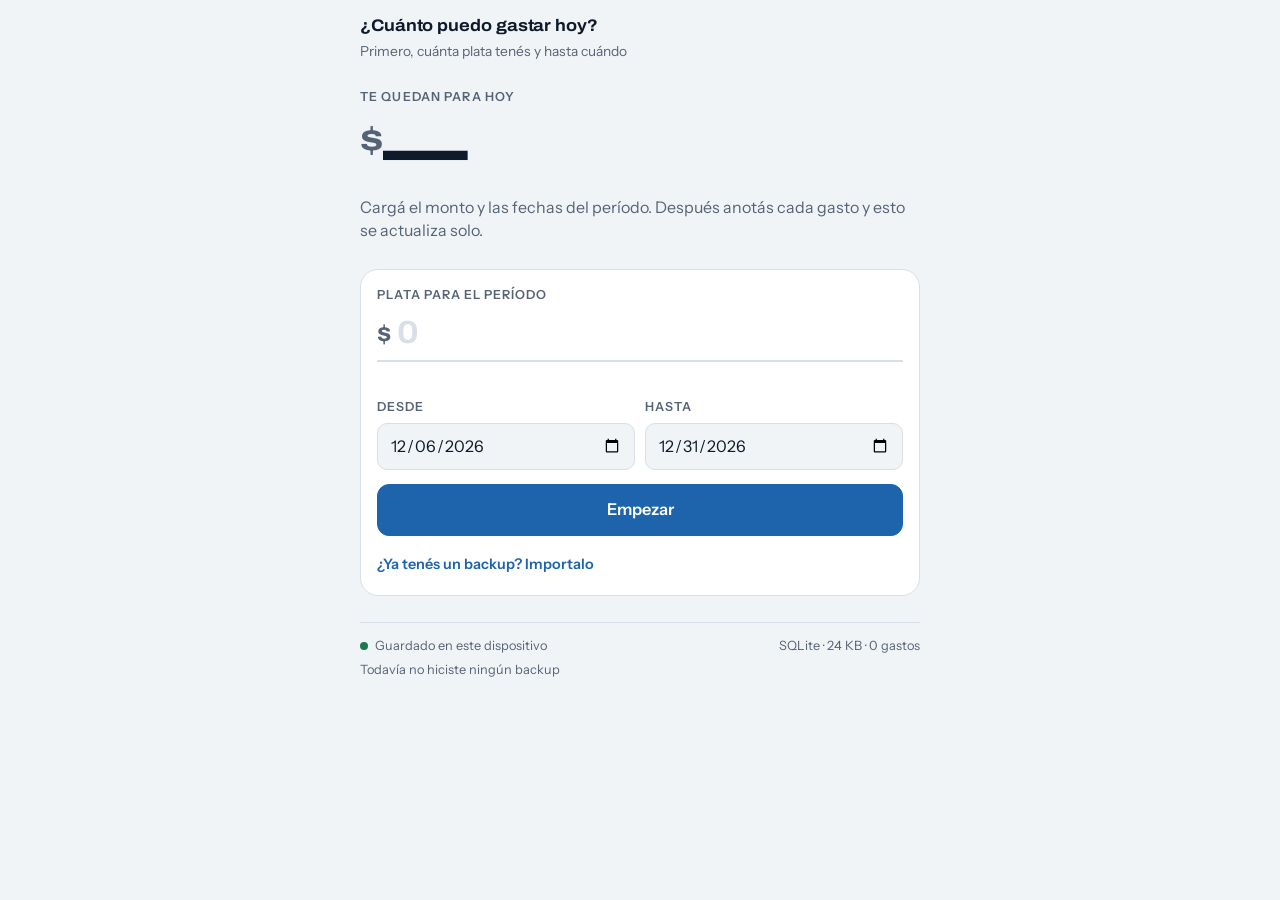
==== index.html @ d30bd6e4 "Primera versión de Gasto diario" ====
<!doctype html>
<html lang="es-AR">
<head>
<meta charset="utf-8">
<meta name="viewport" content="width=device-width,initial-scale=1,viewport-fit=cover">
<title>Gasto diario</title>
<meta name="description" content="Anotá cada gasto y mirá cuánto te queda para hoy. Lo que sobra o te pasás se arrastra a los días siguientes. Tus datos quedan en tu dispositivo.">
<meta name="theme-color" media="(prefers-color-scheme: light)" content="#F1F4F7">
<meta name="theme-color" media="(prefers-color-scheme: dark)" content="#0C131C">
<meta name="color-scheme" content="light dark">
<meta name="mobile-web-app-capable" content="yes">
<meta name="apple-mobile-web-app-capable" content="yes">
<meta name="apple-mobile-web-app-title" content="Gastos">
<meta name="apple-mobile-web-app-status-bar-style" content="default">
<meta name="format-detection" content="telephone=no">
<link rel="manifest" href="manifest.webmanifest">
<link rel="icon" href="icon.svg" type="image/svg+xml">
<link rel="icon" href="icon-192.png" sizes="192x192" type="image/png">
<link rel="apple-touch-icon" href="apple-touch-icon.png">
<link rel="preload" href="archivo.woff2" as="font" type="font/woff2" crossorigin>
<link rel="stylesheet" href="styles.css">
<script src="sql-wasm.js" defer></script>
<script src="app.js" defer></script>
</head>
<body data-mode="loading">
<div class="app">
  <header class="top">
    <div>
      <h1>¿Cuánto puedo gastar hoy?</h1>
      <p class="eyebrow" id="eyebrow">Abriendo tu base de datos…</p>
    </div>
    <button class="icon-btn needs-period" id="btn-ajustes" type="button" aria-label="Ajustes y backup">
      <svg viewBox="0 0 24 24" aria-hidden="true"><path d="M4 7h10M18 7h2M4 17h4M12 17h8"/><circle cx="16" cy="7" r="2"/><circle cx="10" cy="17" r="2"/></svg>
    </button>
  </header>

  <aside class="notice" id="install" hidden>
    <p id="install-text"></p>
    <div class="row-btns">
      <button class="btn primary" type="button" id="install-btn" hidden>Instalar</button>
      <button class="btn" type="button" id="install-dismiss">Entendido</button>
    </div>
  </aside>

  <section class="hero" id="hero" aria-live="polite">
    <p class="hero-label" id="hero-label">Te quedan para hoy</p>
    <p class="hero-num"><span class="cur">$</span><span id="hero-digits">—</span></p>
    <div class="meter needs-period" aria-hidden="true"><span id="meter"></span></div>
    <p class="hero-sub" id="hero-sub">Cargando…</p>
    <div class="pills needs-period" id="pills"></div>
    <p class="tomorrow needs-period" id="tomorrow"></p>
  </section>

  <form class="card entry" id="setup" novalidate>
    <div>
      <label class="field-label" for="su-monto">Plata para el período</label>
      <div class="amount"><span>$</span><input id="su-monto" inputmode="decimal" autocomplete="off" placeholder="0"></div>
      <p class="preview" id="su-preview"></p>
    </div>
    <div class="two">
      <div><label class="field-label" for="su-desde">Desde</label><input class="text" type="date" id="su-desde"></div>
      <div><label class="field-label" for="su-hasta">Hasta</label><input class="text" type="date" id="su-hasta"></div>
    </div>
    <p class="err" id="su-err"></p>
    <button class="btn primary" type="submit">Empezar</button>
    <button class="link" type="button" id="su-import">¿Ya tenés un backup? Importalo</button>
  </form>

  <form class="card entry needs-period" id="f-gasto" novalidate>
    <div>
      <label class="field-label" for="in-monto">Anotar un gasto</label>
      <div class="amount"><span>$</span><input id="in-monto" inputmode="decimal" autocomplete="off" enterkeyhint="done" placeholder="0"></div>
      <p class="preview" id="in-preview">Podés escribir 4500, 4.500,50 o 15k</p>
      <p class="err" id="in-err"></p>
    </div>
    <div class="chips" id="chips" role="radiogroup" aria-label="Categoría"></div>
    <input class="text" id="in-nota" maxlength="120" autocomplete="off" placeholder="Detalle (opcional): café, nafta, Coto…">
    <div class="row">
      <input class="text" type="date" id="in-fecha" aria-label="Fecha del gasto">
      <label class="switch" for="in-fijo">
        <input type="checkbox" id="in-fijo">
        <span>Gasto fijo<small>Alquiler, servicios, cuotas. Se reparte entre los días que quedan.</small></span>
      </label>
    </div>
    <button class="btn primary" type="submit">Anotar gasto</button>
  </form>

  <aside class="notice warn needs-period" id="nag" hidden>
    <p id="nag-text"></p>
    <div class="row-btns"><button class="btn" type="button" id="nag-btn">Hacer backup ahora</button></div>
  </aside>

  <section class="block needs-period" aria-labelledby="h-periodo">
    <h2 id="h-periodo">El período</h2>
    <div class="monthbar" id="monthbar"><span class="fill" id="month-fill"></span><span class="pace" id="month-pace"></span></div>
    <p class="caption" id="month-cap"></p>
    <dl class="stats" id="stats"></dl>
  </section>

  <section class="block needs-period" aria-labelledby="h-dias">
    <h2 id="h-dias">Día por día</h2>
    <div class="chart" id="chart"></div>
    <div class="legend" aria-hidden="true">
      <span><i class="sw bar"></i>Gastado</span>
      <span><i class="sw over"></i>Te pasaste</span>
      <span><i class="sw tick"></i>Lo que tenías ese día</span>
      <span><i class="sw base"></i>Base diaria</span>
    </div>
    <p class="daycap" id="daycap"></p>
  </section>

  <section class="block needs-period" aria-labelledby="h-cats">
    <h2 id="h-cats">En qué se va</h2>
    <div class="cats" id="cats"></div>
  </section>

  <section class="block needs-period" aria-labelledby="h-movs">
    <div class="block-head">
      <h2 id="h-movs">Movimientos</h2>
      <button class="link" type="button" id="btn-todos" hidden>Ver todos</button>
    </div>
    <div class="movs" id="movs"></div>
  </section>

  <footer class="foot">
    <div class="foot-row">
      <span class="save-state" id="save-state" data-s="idle"><i></i><span id="save-text">Abriendo…</span></span>
      <span id="db-info">SQLite</span>
    </div>
    <div class="foot-row"><span id="backup-info"></span></div>
  </footer>
</div>

<input type="file" id="imp-file" class="sr-only" tabindex="-1" aria-hidden="true">

<dialog id="dlg" aria-labelledby="dlg-title">
  <div class="dlg">
    <div class="dlg-head">
      <h2 id="dlg-title">Ajustes</h2>
      <button class="icon-btn" type="button" id="dlg-close" aria-label="Cerrar">
        <svg viewBox="0 0 24 24" aria-hidden="true"><path d="M6 6l12 12M18 6L6 18"/></svg>
      </button>
    </div>

    <form class="dlg" id="f-ajustes" novalidate>
      <h3>Este período</h3>
      <div>
        <label class="field-label" for="aj-monto">Plata para el período</label>
        <div class="amount small"><span>$</span><input id="aj-monto" inputmode="decimal" autocomplete="off"></div>
      </div>
      <div class="two">
        <div><label class="field-label" for="aj-desde">Desde</label><input class="text" type="date" id="aj-desde"></div>
        <div><label class="field-label" for="aj-hasta">Hasta</label><input class="text" type="date" id="aj-hasta"></div>
      </div>
      <fieldset>
        <legend>Si me sobra o me paso en un día</legend>
        <label class="opt" for="aj-modo-a"><input type="radio" name="modo" value="arrastre" id="aj-modo-a"><span><b>Pasa entero a mañana</b><small>Te sobran $10.000 hoy: mañana tenés $10.000 más. Te pasás $10.000: mañana tenés $10.000 menos.</small></span></label>
        <label class="opt" for="aj-modo-r"><input type="radio" name="modo" value="reparto" id="aj-modo-r"><span><b>Se reparte en los días que quedan</b><small>Lo que sobra o falta se divide entre todos los días restantes. Cambia menos de un día a otro.</small></span></label>
      </fieldset>
      <p class="err" id="aj-err"></p>
      <button class="btn primary" type="submit">Guardar cambios</button>
    </form>

    <hr>
    <form class="dlg" id="f-nuevo" novalidate>
      <h3>Período nuevo</h3>
      <p class="hint">Arranca de cero con otro monto y otras fechas. Los gastos anteriores quedan guardados en la base.</p>
      <div>
        <label class="field-label" for="np-monto">Plata para el período nuevo</label>
        <div class="amount small"><span>$</span><input id="np-monto" inputmode="decimal" autocomplete="off"></div>
      </div>
      <div class="two">
        <div><label class="field-label" for="np-desde">Desde</label><input class="text" type="date" id="np-desde"></div>
        <div><label class="field-label" for="np-hasta">Hasta</label><input class="text" type="date" id="np-hasta"></div>
      </div>
      <label class="switch" for="np-arrastre" id="np-arrastre-wrap"><input type="checkbox" id="np-arrastre"><span id="np-arrastre-txt">Sumar lo que sobró</span></label>
      <p class="err" id="np-err"></p>
      <button class="btn" type="submit">Empezar período nuevo</button>
    </form>

    <hr>
    <div class="dlg" id="sec-backup">
      <h3>Backup</h3>
      <p class="hint">Tus gastos se guardan solo en este dispositivo. El backup es un archivo <span class="mono">.sqlite</span> que podés guardar en Archivos, iCloud o Drive, y que también abrís con DB Browser, DBeaver o <span class="mono">sqlite3</span>.</p>
      <div class="row-btns">
        <button class="btn" type="button" id="exp-db">Bajar backup (.sqlite)</button>
        <button class="btn" type="button" id="exp-csv">Bajar CSV</button>
        <button class="btn" type="button" id="imp-btn">Importar backup</button>
      </div>
      <div class="confirm" id="imp-confirm" hidden>
        <p id="imp-confirm-text"></p>
        <div class="row-btns">
          <button class="btn danger" type="button" id="imp-ok">Reemplazar mis datos</button>
          <button class="btn" type="button" id="imp-cancel">Cancelar</button>
        </div>
      </div>
      <p class="hint" id="exp-msg"></p>
    </div>
  </div>
</dialog>

<div class="toast" id="toast" role="status" hidden><span id="toast-text"></span><button type="button" id="toast-btn">Deshacer</button></div>
</body>
</html>
---- styles.css ----
/* Gasto diario: una columna tipo libreta. Arriba la cifra de hoy, debajo el formulario para anotar,
   después el período, el gráfico por día, las categorías y los movimientos. */

@font-face{font-family:"Archivo";src:url(archivo.woff2) format("woff2");font-weight:100 900;font-stretch:62% 125%;font-display:swap}
@font-face{font-family:"Instrument Sans";src:url(instrument-sans.woff2) format("woff2");font-weight:400 700;font-display:swap}
@font-face{font-family:"DM Mono";src:url(dm-mono-400.woff2) format("woff2");font-weight:400;font-display:swap}
@font-face{font-family:"DM Mono";src:url(dm-mono-500.woff2) format("woff2");font-weight:500;font-display:swap}

:root{
  --bg:#F1F4F7; --surface:#FFFFFF; --ink:#0F1B2A; --muted:#566376; --line:#D8DFE7; --track:#E3E9F0;
  --accent:#1D64AD; --accent-ink:#FFFFFF; --accent-soft:#DDEAF7;
  --bar:#5A9DD6; --good:#1B7A50; --over:#BC3A26; --over-soft:#F8E2DD;
  --shadow:0 10px 30px rgba(15,27,42,.10);
  --f-display:"Archivo","Helvetica Neue",Arial,sans-serif;
  --f-body:"Instrument Sans",system-ui,-apple-system,"Segoe UI",Roboto,sans-serif;
  --f-num:"DM Mono",ui-monospace,SFMono-Regular,Menlo,Consolas,monospace;
  color-scheme:light;
}
@media (prefers-color-scheme: dark){
  :root{
    --bg:#0C131C; --surface:#141E2A; --ink:#E5EBF2; --muted:#94A2B4; --line:#253344; --track:#1F2B3A;
    --accent:#6DB1EE; --accent-ink:#06121F; --accent-soft:#18314B;
    --bar:#4F94CF; --good:#4FC48D; --over:#F2846D; --over-soft:#3E201B;
    --shadow:0 10px 30px rgba(0,0,0,.45);
    color-scheme:dark;
  }
}

*{box-sizing:border-box}
html{-webkit-text-size-adjust:100%;text-size-adjust:100%}
html,body{background:var(--bg);color:var(--ink);margin:0}
body{
  font-family:var(--f-body);font-size:16px;line-height:1.45;-webkit-font-smoothing:antialiased;
  padding-left:max(16px, env(safe-area-inset-left));
  padding-right:max(16px, env(safe-area-inset-right));
  padding-top:calc(14px + env(safe-area-inset-top));
  padding-bottom:calc(48px + env(safe-area-inset-bottom));
  -webkit-tap-highlight-color:transparent;
}
[hidden]{display:none!important}
button,input,select{font:inherit;color:inherit}
:focus-visible{outline:2px solid var(--accent);outline-offset:2px}
.num,.mono{font-family:var(--f-num);font-variant-numeric:tabular-nums}
.sr-only{position:absolute;width:1px;height:1px;padding:0;margin:-1px;overflow:hidden;clip:rect(0,0,0,0);white-space:nowrap;border:0}

.app{max-width:560px;margin:0 auto;display:flex;flex-direction:column;gap:26px}

/* Encabezado */
.top{display:flex;align-items:flex-start;justify-content:space-between;gap:12px}
.top h1{margin:0;font-family:var(--f-display);font-stretch:108%;font-weight:700;font-size:1.05rem;letter-spacing:-.005em;text-wrap:balance}
.eyebrow{margin:4px 0 0;color:var(--muted);font-size:.86rem}
.icon-btn{flex:none;width:44px;height:44px;display:grid;place-items:center;border-radius:12px;border:1px solid var(--line);background:var(--surface);cursor:pointer}
.icon-btn:hover{border-color:var(--muted)}
.icon-btn svg{width:20px;height:20px;stroke:var(--ink);fill:none;stroke-width:1.8;stroke-linecap:round;stroke-linejoin:round}

/* Avisos (instalar, backup) */
.notice{display:flex;flex-direction:column;gap:10px;padding:14px 16px;border-radius:16px;background:var(--accent-soft);border:1px solid color-mix(in srgb, var(--accent) 25%, transparent)}
.notice.warn{background:var(--over-soft);border-color:color-mix(in srgb, var(--over) 30%, transparent)}
.notice b{font-weight:600}
.notice p{margin:0;font-size:.94rem}
.notice .row-btns{gap:8px}
.notice .btn{padding:8px 14px;font-size:.92rem}
.share-glyph{display:inline-block;width:1.05em;height:1.05em;vertical-align:-.15em;stroke:currentColor;fill:none;stroke-width:2;stroke-linecap:round;stroke-linejoin:round}

/* Cifra principal */
.hero{display:flex;flex-direction:column;gap:10px}
.hero-label{margin:0;font-size:.78rem;letter-spacing:.09em;text-transform:uppercase;color:var(--muted);font-weight:600}
.hero-num{margin:0;font-family:var(--f-display);font-weight:800;font-stretch:115%;font-size:clamp(3rem,15vw,4.6rem);line-height:.95;letter-spacing:-.025em;font-variant-numeric:tabular-nums;overflow-wrap:anywhere}
.hero-num .cur{font-size:.5em;font-weight:700;vertical-align:.62em;margin-right:.06em;color:var(--muted)}
.hero.is-over .hero-num,.hero.is-over .hero-num .cur{color:var(--over)}
.meter{height:10px;border-radius:5px;background:var(--track);overflow:hidden}
.meter span{display:block;height:100%;width:0;background:var(--accent);border-radius:5px;transition:width .35s ease}
.hero.is-over .meter span{background:var(--over)}
.hero-sub{margin:0;color:var(--muted)}
.hero-sub b{color:var(--ink);font-weight:600}
.pills{display:flex;flex-wrap:wrap;gap:8px}
.pill{display:inline-flex;align-items:baseline;gap:6px;padding:5px 11px;border-radius:999px;border:1px solid var(--line);font-size:.84rem;color:var(--muted);background:var(--surface)}
.pill .num{color:var(--ink);font-size:.86rem}
.pill.pos .num{color:var(--good)}
.pill.neg .num{color:var(--over)}
.tomorrow{margin:0;font-size:.95rem}
.tomorrow .num{font-weight:500}

/* Formularios */
.card{background:var(--surface);border:1px solid var(--line);border-radius:18px;padding:16px}
.entry{display:flex;flex-direction:column;gap:14px}
.field-label{display:block;font-size:.78rem;letter-spacing:.08em;text-transform:uppercase;color:var(--muted);font-weight:600;margin-bottom:6px}
.amount{display:flex;align-items:baseline;gap:6px;border-bottom:2px solid var(--line);padding-bottom:4px}
.amount:focus-within{border-color:var(--accent)}
.amount span{font-family:var(--f-display);font-weight:700;font-size:1.6rem;color:var(--muted)}
.amount input{flex:1;min-width:0;border:0;background:transparent;font-family:var(--f-display);font-weight:700;font-stretch:112%;font-size:2rem;padding:0;outline:none;font-variant-numeric:tabular-nums;border-radius:0}
.amount input::placeholder{color:var(--line)}
.amount.small input{font-size:1.4rem}
.amount.small span{font-size:1.2rem}
.preview{margin:6px 0 0;font-size:.85rem;color:var(--muted);min-height:1.2em}
.err{margin:6px 0 0;font-size:.88rem;color:var(--over)}
.err:empty{display:none}
.chips{display:flex;flex-wrap:wrap;gap:8px}
.chip{border:1px solid var(--line);background:transparent;border-radius:999px;padding:8px 14px;font-size:.92rem;cursor:pointer}
.chip:hover{border-color:var(--muted)}
.chip[aria-checked="true"]{background:var(--ink);color:var(--bg);border-color:var(--ink)}
.text{width:100%;border:1px solid var(--line);background:var(--bg);border-radius:10px;padding:10px 12px;font-size:16px;min-height:44px}
input[type="date"].text{-webkit-appearance:none;appearance:none;display:block}
input[type="date"].text::-webkit-date-and-time-value{text-align:left}
.row{display:flex;flex-wrap:wrap;gap:10px;align-items:center}
.row .text{width:auto;flex:1 1 150px}
.switch{display:flex;align-items:flex-start;gap:10px;cursor:pointer}
.row .switch{flex:1 1 200px}
.switch input{margin-top:3px;width:18px;height:18px;accent-color:var(--accent);flex:none}
.switch small{display:block;color:var(--muted);font-size:.8rem;line-height:1.35}
.btn{border:1px solid var(--line);background:var(--surface);border-radius:12px;padding:11px 16px;font-weight:600;cursor:pointer}
.btn:hover{border-color:var(--muted)}
.btn.primary{background:var(--accent);color:var(--accent-ink);border-color:var(--accent);min-height:52px;font-size:1.02rem}
.btn.primary:hover{filter:brightness(1.06)}
.btn.danger{background:var(--over);color:#fff;border-color:var(--over)}
.btn:disabled{opacity:.5;cursor:not-allowed}
.link{border:0;background:none;padding:4px 0;color:var(--accent);font-weight:600;cursor:pointer;font-size:.9rem;text-align:left}

/* Bloques */
.block{border-top:1px solid var(--line);padding-top:16px;display:flex;flex-direction:column;gap:12px}
.block h2{margin:0;font-size:.78rem;letter-spacing:.09em;text-transform:uppercase;color:var(--muted);font-weight:600}
.block-head{display:flex;justify-content:space-between;align-items:baseline;gap:10px}
.caption{margin:0;color:var(--muted);font-size:.86rem}
.monthbar{position:relative;height:12px;border-radius:6px;background:var(--track)}
.monthbar .fill{position:absolute;inset:0 auto 0 0;border-radius:6px;background:var(--accent);max-width:100%}
.monthbar.over .fill{background:var(--over)}
.monthbar .pace{position:absolute;top:-5px;bottom:-5px;width:2px;background:var(--ink);border-radius:1px}
.stats{display:grid;grid-template-columns:repeat(2,minmax(0,1fr));gap:14px 18px;margin:0}
.stats div{min-width:0}
.stats dt{font-size:.82rem;color:var(--muted)}
.stats dd{margin:2px 0 0;font-family:var(--f-num);font-variant-numeric:tabular-nums;font-size:1.12rem;overflow-wrap:anywhere}
.stats dd.pos{color:var(--good)}
.stats dd.neg{color:var(--over)}
.stats dd small{display:block;font-family:var(--f-body);font-size:.78rem;color:var(--muted)}

/* Gráfico por día */
.chart{position:relative}
.chart svg{display:block;width:100%;height:auto;overflow:visible}
.chart .col{cursor:pointer;outline:none}
.chart .col:hover .hit,.chart .col:focus-visible .hit{fill:var(--track)}
.axis{display:flex;justify-content:space-between;font-size:.76rem;color:var(--muted);margin-top:4px}
.legend{display:flex;flex-wrap:wrap;gap:6px 16px;font-size:.8rem;color:var(--muted)}
.legend span{display:inline-flex;align-items:center;gap:6px}
.sw{display:inline-block;width:10px;height:10px;border-radius:2px}
.sw.bar{background:var(--bar)}
.sw.over{background:var(--over)}
.sw.tick{width:12px;height:2px;background:var(--ink);border-radius:1px}
.sw.base{width:14px;height:0;border-top:2px dashed var(--muted);border-radius:0}
.daycap{margin:0;font-size:.92rem;min-height:1.4em}
.daycap .num{font-weight:500}

/* Categorías */
.cats{display:flex;flex-direction:column;gap:10px}
.cat{display:grid;grid-template-columns:minmax(0,1fr) auto;gap:4px 12px;align-items:baseline}
.cat .name{font-weight:500}
.cat .amt{font-family:var(--f-num);font-variant-numeric:tabular-nums;font-size:.92rem}
.cat .amt small{color:var(--muted);margin-left:6px}
.cat .track{grid-column:1/-1;height:6px;border-radius:3px;background:var(--track);overflow:hidden}
.cat .track span{display:block;height:100%;background:var(--bar);border-radius:3px}

/* Movimientos */
.movs{display:flex;flex-direction:column;gap:18px}
.day h3{margin:0 0 6px;display:flex;justify-content:space-between;gap:10px;font-size:.88rem;font-weight:600}
.day h3 .num{font-weight:500}
.day h3 .num.neg{color:var(--over)}
.day ul{list-style:none;margin:0;padding:0;border-top:1px solid var(--line)}
.mov{display:grid;grid-template-columns:minmax(0,1fr) auto auto;align-items:center;gap:10px;padding:10px 0;border-bottom:1px solid var(--line)}
.mov .what{min-width:0}
.mov .what b{font-weight:500}
.mov .what span{display:block;color:var(--muted);font-size:.86rem;overflow-wrap:anywhere}
.mov .what .tag{display:inline-block;margin-left:6px;padding:1px 7px;border-radius:999px;background:var(--accent-soft);color:var(--ink);font-size:.72rem;font-weight:600;vertical-align:1px}
.mov .amt{font-family:var(--f-num);font-variant-numeric:tabular-nums}
.del{width:38px;height:38px;border-radius:9px;border:1px solid transparent;background:transparent;cursor:pointer;display:grid;place-items:center;color:var(--muted)}
.del:hover{border-color:var(--line);color:var(--over)}
.del svg{width:16px;height:16px;stroke:currentColor;stroke-width:2;fill:none;stroke-linecap:round}
.empty{margin:0;color:var(--muted)}

/* Pie */
.foot{display:flex;flex-direction:column;gap:6px;font-size:.8rem;color:var(--muted);border-top:1px solid var(--line);padding-top:14px}
.foot-row{display:flex;flex-wrap:wrap;justify-content:space-between;gap:8px}
.save-state{display:inline-flex;align-items:center;gap:7px}
.save-state i{width:8px;height:8px;border-radius:50%;background:var(--muted)}
.save-state[data-s="ok"] i{background:var(--good)}
.save-state[data-s="saving"] i{background:var(--accent)}
.save-state[data-s="error"] i{background:var(--over)}

/* Estados de la app */
body[data-mode="loading"] .needs-period,body[data-mode="setup"] .needs-period,body[data-mode="error"] .needs-period{display:none}
body:not([data-mode="setup"]) #setup{display:none}

/* Diálogo de ajustes */
dialog{width:min(520px,calc(100vw - 24px));max-height:calc(100dvh - 24px);overflow:auto;border:1px solid var(--line);border-radius:20px;padding:18px;background:var(--surface);color:var(--ink);box-shadow:var(--shadow)}
dialog::backdrop{background:rgba(8,14,22,.5)}
.dlg{display:flex;flex-direction:column;gap:14px}
.dlg-head{display:flex;justify-content:space-between;align-items:center;gap:10px}
.dlg h2{margin:0;font-family:var(--f-display);font-stretch:108%;font-size:1.2rem}
.dlg h3{margin:0;font-size:.78rem;letter-spacing:.09em;text-transform:uppercase;color:var(--muted)}
.dlg hr{border:0;border-top:1px solid var(--line);margin:4px 0;width:100%}
.two{display:grid;grid-template-columns:repeat(2,minmax(0,1fr));gap:10px}
.two > div{min-width:0}
fieldset{border:0;margin:0;padding:0;display:flex;flex-direction:column;gap:8px;min-width:0}
legend{font-size:.78rem;letter-spacing:.08em;text-transform:uppercase;color:var(--muted);font-weight:600;margin-bottom:6px;padding:0}
.opt{display:flex;gap:10px;align-items:flex-start;border:1px solid var(--line);border-radius:12px;padding:10px 12px;cursor:pointer}
.opt:has(input:checked){border-color:var(--accent);background:var(--accent-soft)}
.opt input{margin-top:4px;accent-color:var(--accent);flex:none}
.opt b{display:block;font-weight:600}
.opt small{display:block;color:var(--muted);font-size:.84rem}
.hint{margin:0;color:var(--muted);font-size:.86rem}
.row-btns{display:flex;flex-wrap:wrap;gap:8px}
.confirm{display:flex;flex-direction:column;gap:10px;padding:14px;border-radius:14px;background:var(--over-soft);border:1px solid color-mix(in srgb, var(--over) 30%, transparent)}
.confirm p{margin:0}

/* Toast */
.toast{position:fixed;left:50%;transform:translateX(-50%);bottom:calc(16px + env(safe-area-inset-bottom));z-index:20;display:flex;align-items:center;gap:14px;background:var(--ink);color:var(--bg);padding:11px 12px 11px 16px;border-radius:14px;box-shadow:var(--shadow);max-width:calc(100vw - 32px);width:max-content;font-size:.92rem}
.toast button{border:0;background:var(--bg);color:var(--ink);font-weight:600;border-radius:9px;padding:7px 12px;cursor:pointer;flex:none}

@media (prefers-reduced-motion: reduce){*{transition:none!important}}
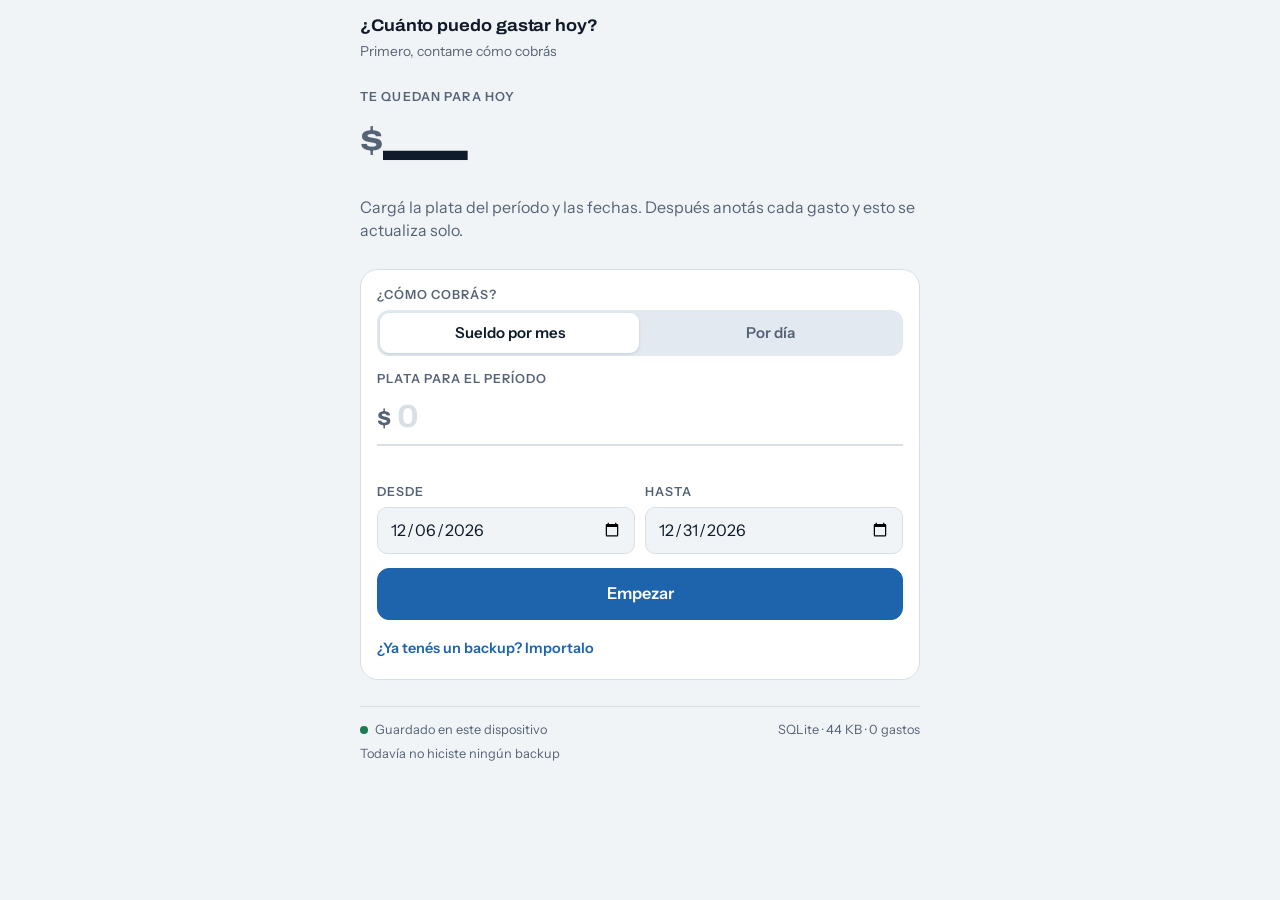
==== commit fa948329: "se agrega la posibilidad de gastos diarios" ====
--- a/index.html
+++ b/index.html
@@ -4,7 +4,7 @@
 <meta charset="utf-8">
 <meta name="viewport" content="width=device-width,initial-scale=1,viewport-fit=cover">
 <title>Gasto diario</title>
-<meta name="description" content="Anotá cada gasto y mirá cuánto te queda para hoy. Lo que sobra o te pasás se arrastra a los días siguientes. Tus datos quedan en tu dispositivo.">
+<meta name="description" content="Anotá cada gasto y mirá cuánto te queda para hoy, cobres por mes o por día. Lo que sobra o te pasás se arrastra a los días siguientes. Tus datos quedan en tu dispositivo.">
 <meta name="theme-color" media="(prefers-color-scheme: light)" content="#F1F4F7">
 <meta name="theme-color" media="(prefers-color-scheme: dark)" content="#0C131C">
 <meta name="color-scheme" content="light dark">
@@ -53,13 +53,40 @@
 
   <form class="card entry" id="setup" novalidate>
     <div>
-      <label class="field-label" for="su-monto">Plata para el período</label>
-      <div class="amount"><span>$</span><input id="su-monto" inputmode="decimal" autocomplete="off" placeholder="0"></div>
-      <p class="preview" id="su-preview"></p>
-    </div>
-    <div class="two">
-      <div><label class="field-label" for="su-desde">Desde</label><input class="text" type="date" id="su-desde"></div>
-      <div><label class="field-label" for="su-hasta">Hasta</label><input class="text" type="date" id="su-hasta"></div>
+      <span class="field-label" id="su-modo-label">¿Cómo cobrás?</span>
+      <div class="seg full" role="radiogroup" aria-labelledby="su-modo-label" id="su-modo">
+        <button type="button" role="radio" aria-checked="true" data-m="mensual">Sueldo por mes</button>
+        <button type="button" role="radio" aria-checked="false" data-m="diario">Por día</button>
+      </div>
+    </div>
+    <div class="entry" id="su-mensual">
+      <div>
+        <label class="field-label" for="su-monto">Plata para el período</label>
+        <div class="amount"><span>$</span><input id="su-monto" inputmode="decimal" autocomplete="off" placeholder="0"></div>
+        <p class="preview" id="su-preview"></p>
+      </div>
+      <div class="two">
+        <div><label class="field-label" for="su-desde">Desde</label><input class="text" type="date" id="su-desde"></div>
+        <div><label class="field-label" for="su-hasta">Hasta</label><input class="text" type="date" id="su-hasta"></div>
+      </div>
+    </div>
+    <div class="entry" id="su-diario" hidden>
+      <div>
+        <label class="field-label" for="su-inicial">Plata que tenés hoy (opcional)</label>
+        <div class="amount"><span>$</span><input id="su-inicial" inputmode="decimal" autocomplete="off" placeholder="0"></div>
+        <p class="preview" id="su-inicial-preview">Lo que tenés en mano para arrancar. Ayuda a que la primera semana no quede corta.</p>
+      </div>
+      <div class="two">
+        <div>
+          <label class="field-label" for="su-ventana">Repartir cada cobro en</label>
+          <select class="text" id="su-ventana"></select>
+        </div>
+        <div>
+          <label class="field-label" for="su-apartar">Apartar de cada cobro</label>
+          <div class="pct"><input class="text" id="su-apartar" inputmode="numeric" autocomplete="off" value="0"><span>%</span></div>
+        </div>
+      </div>
+      <p class="hint" id="su-diario-hint"></p>
     </div>
     <p class="err" id="su-err"></p>
     <button class="btn primary" type="submit">Empezar</button>
@@ -67,8 +94,12 @@
   </form>
 
   <form class="card entry needs-period" id="f-gasto" novalidate>
+    <div class="seg full" role="radiogroup" aria-label="Qué anotás" id="tipo-seg">
+      <button type="button" role="radio" aria-checked="true" data-t="gasto">Gasto</button>
+      <button type="button" role="radio" aria-checked="false" data-t="ingreso" id="tipo-ingreso">Cobro</button>
+    </div>
     <div>
-      <label class="field-label" for="in-monto">Anotar un gasto</label>
+      <label class="field-label" for="in-monto" id="in-label">Anotar un gasto</label>
       <div class="amount"><span>$</span><input id="in-monto" inputmode="decimal" autocomplete="off" enterkeyhint="done" placeholder="0"></div>
       <p class="preview" id="in-preview">Podés escribir 4500, 4.500,50 o 15k</p>
       <p class="err" id="in-err"></p>
@@ -76,13 +107,13 @@
     <div class="chips" id="chips" role="radiogroup" aria-label="Categoría"></div>
     <input class="text" id="in-nota" maxlength="120" autocomplete="off" placeholder="Detalle (opcional): café, nafta, Coto…">
     <div class="row">
-      <input class="text" type="date" id="in-fecha" aria-label="Fecha del gasto">
-      <label class="switch" for="in-fijo">
+      <input class="text" type="date" id="in-fecha" aria-label="Fecha">
+      <label class="switch" for="in-fijo" id="fijo-wrap">
         <input type="checkbox" id="in-fijo">
-        <span>Gasto fijo<small>Alquiler, servicios, cuotas. Se reparte entre los días que quedan.</small></span>
+        <span>Gasto fijo<small id="fijo-help">Alquiler, servicios, cuotas. Se reparte entre los días que quedan.</small></span>
       </label>
     </div>
-    <button class="btn primary" type="submit">Anotar gasto</button>
+    <button class="btn primary" type="submit" id="in-submit">Anotar gasto</button>
   </form>
 
   <aside class="notice warn needs-period" id="nag" hidden>
@@ -104,7 +135,8 @@
       <span><i class="sw bar"></i>Gastado</span>
       <span><i class="sw over"></i>Te pasaste</span>
       <span><i class="sw tick"></i>Lo que tenías ese día</span>
-      <span><i class="sw base"></i>Base diaria</span>
+      <span id="lg-ing"><i class="sw ing"></i>Cobraste</span>
+      <span id="lg-base"><i class="sw base"></i><span id="lg-base-txt">Base diaria</span></span>
     </div>
     <p class="daycap" id="daycap"></p>
   </section>
@@ -142,6 +174,35 @@
       </button>
     </div>
 
+    <fieldset id="sec-cobro">
+      <legend>Cómo cobrás</legend>
+      <label class="opt" for="aj-cobro-m"><input type="radio" name="cobro" value="mensual" id="aj-cobro-m"><span><b>Sueldo por mes</b><small>Cargás la plata del período y se divide por día.</small></span></label>
+      <label class="opt" for="aj-cobro-d"><input type="radio" name="cobro" value="diario" id="aj-cobro-d"><span><b>Por día</b><small>Vas anotando lo que cobrás y cada cobro se reparte en los próximos días.</small></span></label>
+    </fieldset>
+    <hr>
+
+    <form class="dlg" id="f-diario" novalidate>
+      <h3>Cobro por día</h3>
+      <div class="two">
+        <div>
+          <label class="field-label" for="aj-ventana">Repartir cada cobro en</label>
+          <select class="text" id="aj-ventana"></select>
+        </div>
+        <div>
+          <label class="field-label" for="aj-apartar">Apartar de cada cobro</label>
+          <div class="pct"><input class="text" id="aj-apartar" inputmode="numeric" autocomplete="off"><span>%</span></div>
+        </div>
+      </div>
+      <div>
+        <label class="field-label" for="aj-inicio">Contar desde</label>
+        <input class="text" type="date" id="aj-inicio">
+      </div>
+      <p class="hint">Más días hace que la cifra diaria cambie menos y te cubra los días que no trabajás. Lo que apartás no entra en lo que podés gastar.</p>
+      <p class="err" id="ad-err"></p>
+      <button class="btn primary" type="submit">Guardar cambios</button>
+    </form>
+
+    <div class="dlg" id="sec-mensual">
     <form class="dlg" id="f-ajustes" novalidate>
       <h3>Este período</h3>
       <div>
@@ -177,11 +238,12 @@
       <p class="err" id="np-err"></p>
       <button class="btn" type="submit">Empezar período nuevo</button>
     </form>
+    </div>
 
     <hr>
     <div class="dlg" id="sec-backup">
       <h3>Backup</h3>
-      <p class="hint">Tus gastos se guardan solo en este dispositivo. El backup es un archivo <span class="mono">.sqlite</span> que podés guardar en Archivos, iCloud o Drive, y que también abrís con DB Browser, DBeaver o <span class="mono">sqlite3</span>.</p>
+      <p class="hint">Tus datos se guardan solo en este dispositivo. El backup es un archivo <span class="mono">.sqlite</span> que podés guardar en Archivos, iCloud o Drive, y que también abrís con DB Browser, DBeaver o <span class="mono">sqlite3</span>.</p>
       <div class="row-btns">
         <button class="btn" type="button" id="exp-db">Bajar backup (.sqlite)</button>
         <button class="btn" type="button" id="exp-csv">Bajar CSV</button>
--- a/styles.css
+++ b/styles.css
@@ -95,6 +95,14 @@
 .preview{margin:6px 0 0;font-size:.85rem;color:var(--muted);min-height:1.2em}
 .err{margin:6px 0 0;font-size:.88rem;color:var(--over)}
 .err:empty{display:none}
+.seg{display:inline-flex;padding:3px;border-radius:12px;background:var(--track);gap:2px;max-width:100%}
+.seg.full{display:flex}
+.seg button{flex:1;border:0;background:transparent;border-radius:9px;padding:8px 14px;min-height:40px;font-weight:600;font-size:.94rem;color:var(--muted);cursor:pointer}
+.seg button[aria-checked="true"]{background:var(--surface);color:var(--ink);box-shadow:0 1px 3px rgba(15,27,42,.14)}
+.pct{display:flex;align-items:center;gap:8px}
+.pct .text{width:5.5em;flex:none}
+.pct span{color:var(--muted);font-weight:600}
+select.text{cursor:pointer}
 .chips{display:flex;flex-wrap:wrap;gap:8px}
 .chip{border:1px solid var(--line);background:transparent;border-radius:999px;padding:8px 14px;font-size:.92rem;cursor:pointer}
 .chip:hover{border-color:var(--muted)}
@@ -146,6 +154,7 @@
 .sw.over{background:var(--over)}
 .sw.tick{width:12px;height:2px;background:var(--ink);border-radius:1px}
 .sw.base{width:14px;height:0;border-top:2px dashed var(--muted);border-radius:0}
+.sw.ing{width:9px;height:9px;border-radius:50%;background:var(--good)}
 .daycap{margin:0;font-size:.92rem;min-height:1.4em}
 .daycap .num{font-weight:500}
 
@@ -170,6 +179,8 @@
 .mov .what span{display:block;color:var(--muted);font-size:.86rem;overflow-wrap:anywhere}
 .mov .what .tag{display:inline-block;margin-left:6px;padding:1px 7px;border-radius:999px;background:var(--accent-soft);color:var(--ink);font-size:.72rem;font-weight:600;vertical-align:1px}
 .mov .amt{font-family:var(--f-num);font-variant-numeric:tabular-nums}
+.mov .amt.pos{color:var(--good)}
+.day h3 .cobro{color:var(--good);font-weight:500;margin-left:6px}
 .del{width:38px;height:38px;border-radius:9px;border:1px solid transparent;background:transparent;cursor:pointer;display:grid;place-items:center;color:var(--muted)}
 .del:hover{border-color:var(--line);color:var(--over)}
 .del svg{width:16px;height:16px;stroke:currentColor;stroke-width:2;fill:none;stroke-linecap:round}
